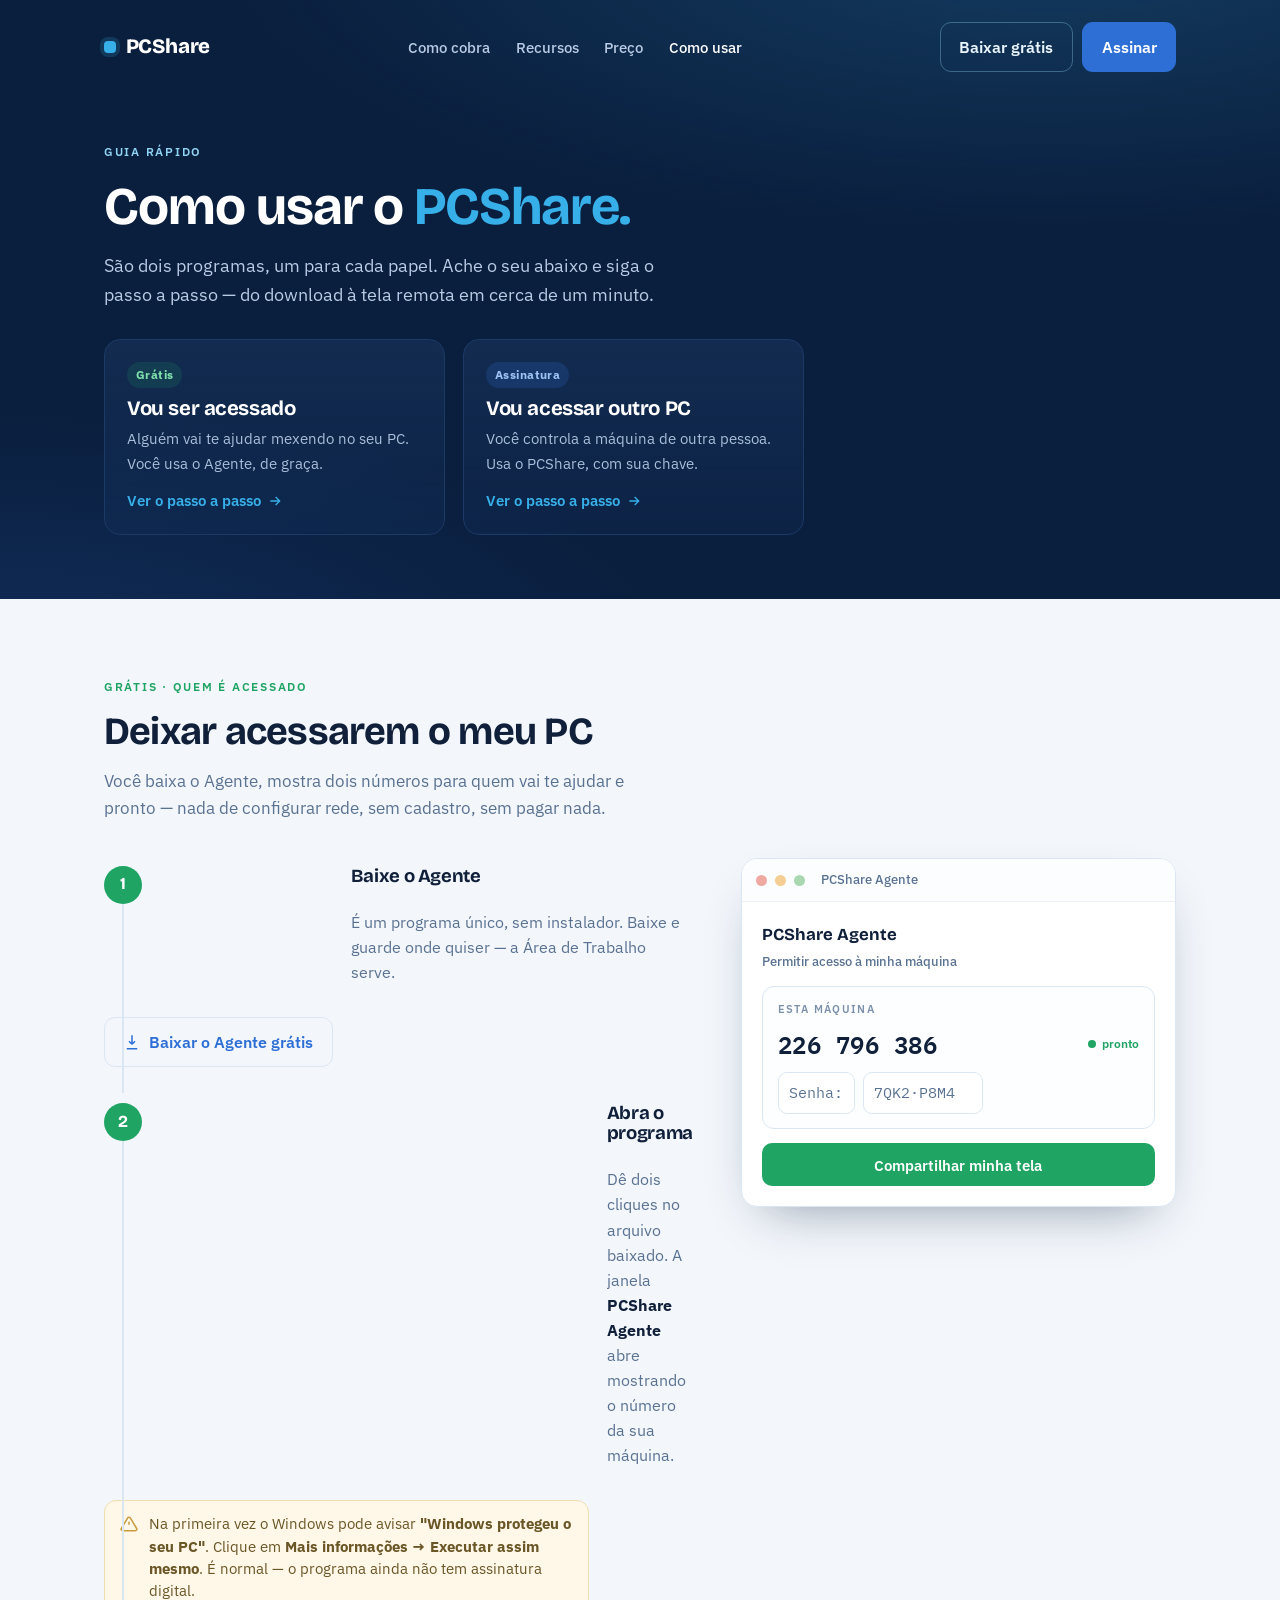
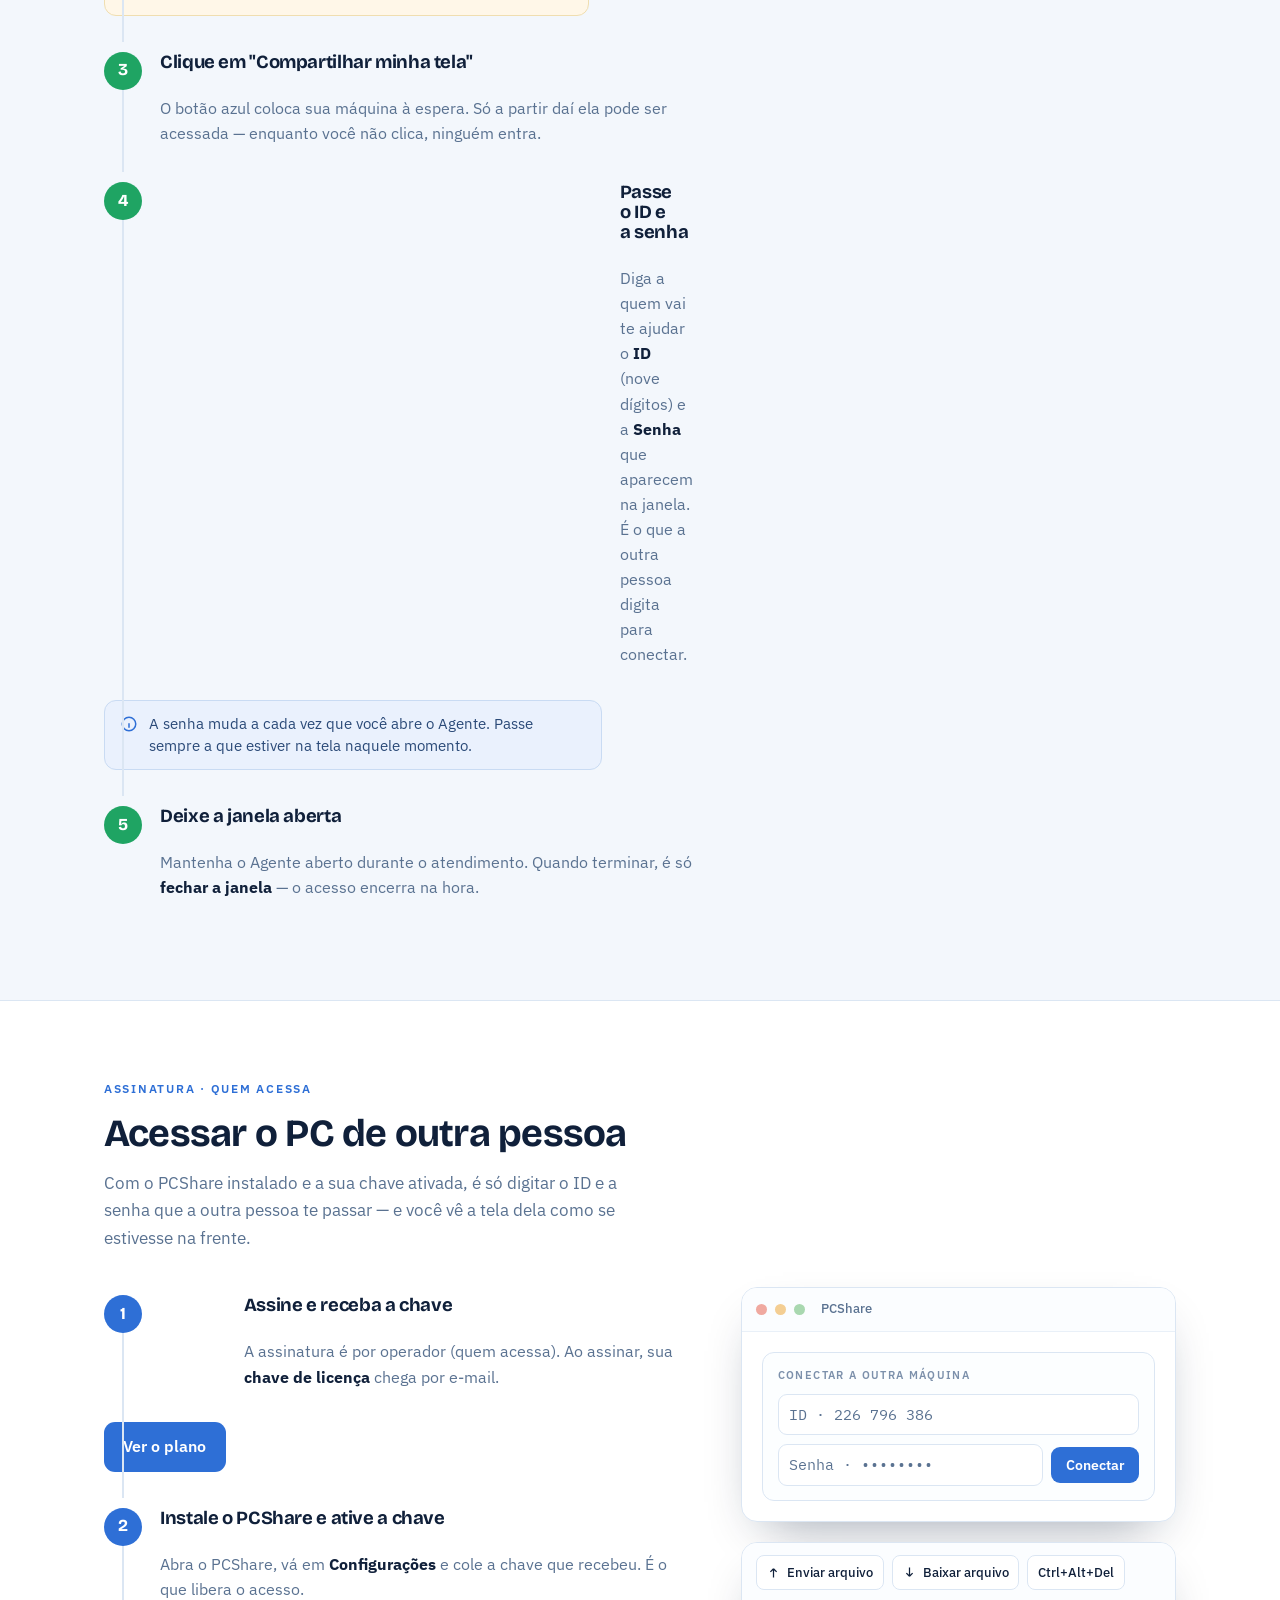
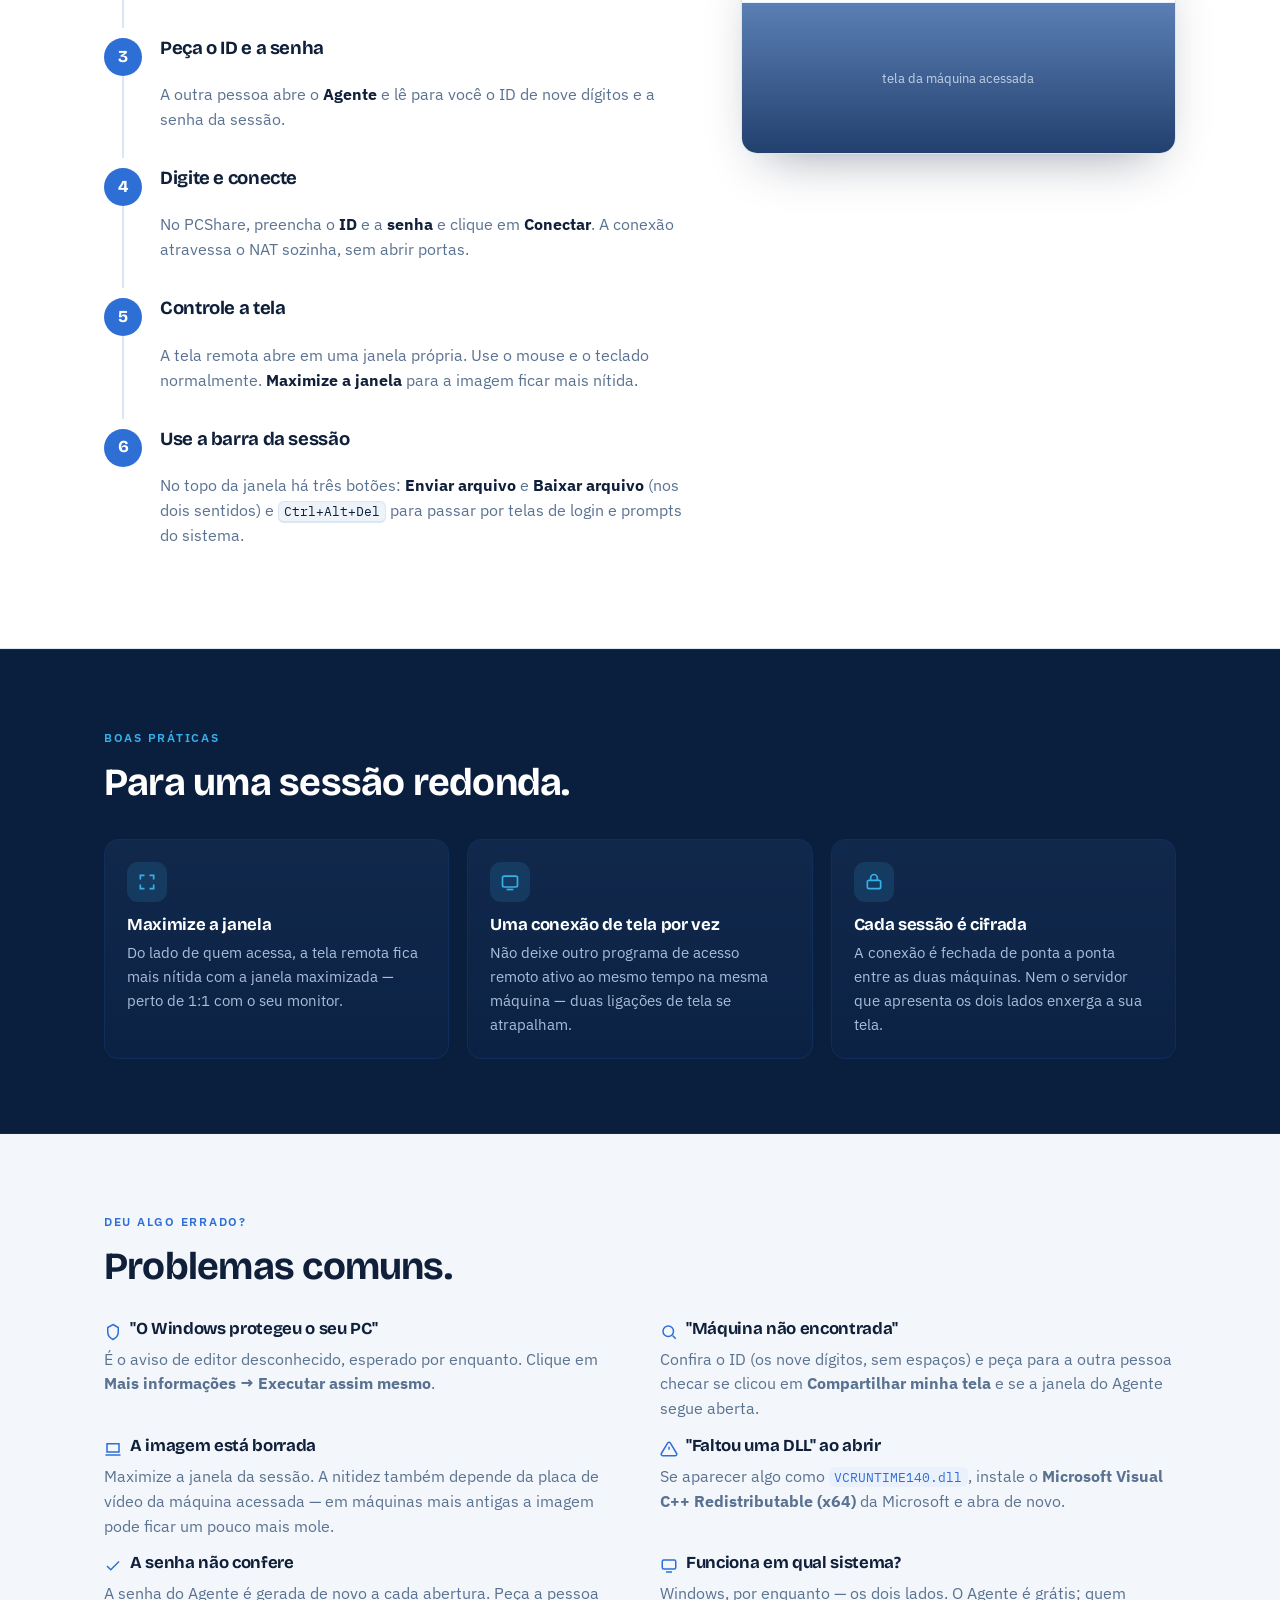
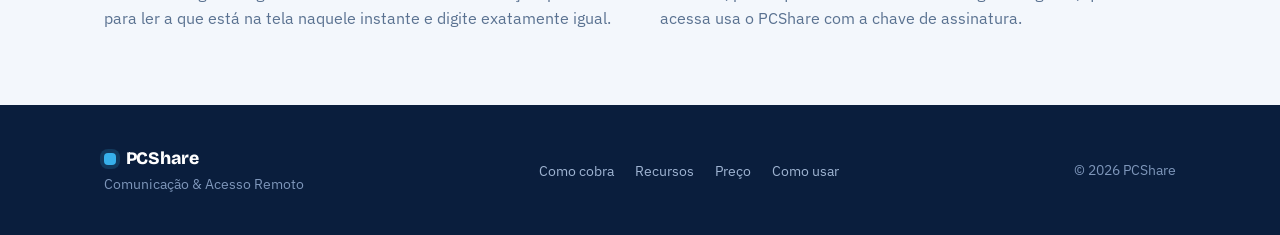
==== site/como-usar.html @ 88aed8a9 "Landing: página "Como usar" com o guia dos dois papéis - Nova site/como-usar.html: passo a passo do " ====
<!doctype html>
<html lang="pt-BR">
<head>
<meta charset="utf-8">
<meta name="viewport" content="width=device-width, initial-scale=1">
<title>Como usar o PCShare — guia passo a passo</title>
<meta name="description" content="Passo a passo do PCShare: como permitir acesso com o Agente grátis e como acessar outro PC com o app do operador.">
<link rel="canonical" href="https://www.pcshare.com.br/como-usar.html">
<meta name="theme-color" content="#0A1E3D">
<link rel="icon" type="image/png" sizes="64x64" href="/favicon.png">
<link rel="apple-touch-icon" href="/favicon.png">

<meta property="og:type" content="article">
<meta property="og:site_name" content="PCShare">
<meta property="og:locale" content="pt_BR">
<meta property="og:url" content="https://www.pcshare.com.br/como-usar.html">
<meta property="og:title" content="Como usar o PCShare — guia passo a passo">
<meta property="og:description" content="Do download à tela remota: o passo a passo para quem é acessado (Agente grátis) e para quem acessa (operador).">
<meta property="og:image" content="https://www.pcshare.com.br/og.png">
<meta property="og:image:width" content="1200">
<meta property="og:image:height" content="630">
<meta name="twitter:card" content="summary_large_image">
<meta name="twitter:title" content="Como usar o PCShare">
<meta name="twitter:description" content="Do download à tela remota, para os dois lados. Passo a passo.">
<meta name="twitter:image" content="https://www.pcshare.com.br/og.png">

<link rel="preconnect" href="https://fonts.googleapis.com">
<link rel="preconnect" href="https://fonts.gstatic.com" crossorigin>
<link rel="stylesheet" href="https://fonts.googleapis.com/css2?family=Bricolage+Grotesque:opsz,wght@12..96,600;12..96,700;12..96,800&family=IBM+Plex+Mono:wght@500;600&family=IBM+Plex+Sans:wght@400;500;600;700&display=swap">
<style>
  :root{
    --navy:#0A1E3D; --navy-2:#0E2A54;
    --navy-line:#1B3A66; --navy-card:#102E5B;
    --cyan:#37B0EA; --cyan-soft:#8FD3F4;
    --blue:#2E6FD6; --blue-hover:#255FBD;
    --ink:#10203A; --muted:#5A7291; --muted-2:#7C90AB;
    --paper:#F3F7FC; --card:#FFFFFF; --line:#DBE6F3; --line-2:#E9F0F8;
    --good:#1FA463; --good-soft:#E3F5EC;
    --warn:#C89B3C; --warn-bg:#FFF7E8; --warn-line:#F0DEB0;
    --sans:"IBM Plex Sans", system-ui, -apple-system, Segoe UI, Roboto, sans-serif;
    --disp:"Bricolage Grotesque", var(--sans);
    --mono:"IBM Plex Mono", ui-monospace, SFMono-Regular, Menlo, monospace;
    --wrap:1120px;
    --shadow:0 22px 50px -24px rgba(9,26,54,.45);
    --shadow-sm:0 6px 20px -12px rgba(9,26,54,.35);
  }
  *{box-sizing:border-box}
  body{
    margin:0; background:var(--paper); color:var(--ink);
    font-family:var(--sans); font-size:16px; line-height:1.6;
    -webkit-font-smoothing:antialiased;
  }
  h1,h2,h3{font-family:var(--disp); font-weight:700; line-height:1.08; letter-spacing:-.02em; text-wrap:balance; margin:0}
  p{margin:0}
  a{color:inherit; text-decoration:none}
  img{max-width:100%; display:block}
  .wrap{max-width:var(--wrap); margin-inline:auto; padding-inline:24px}
  .eyebrow{font-size:.78rem; font-weight:600; letter-spacing:.14em; text-transform:uppercase}
  .btn{
    display:inline-flex; align-items:center; gap:.5rem; justify-content:center;
    font-family:var(--sans); font-weight:600; font-size:.98rem;
    padding:.72rem 1.15rem; border-radius:11px; border:1px solid transparent;
    cursor:pointer; transition:transform .12s ease, background .15s ease, border-color .15s ease;
  }
  .btn:active{transform:translateY(1px)}
  .btn-primary{background:var(--blue); color:#fff}
  .btn-primary:hover{background:var(--blue-hover)}
  .btn-ghost-light{background:transparent; color:#EAF4FD; border-color:rgba(143,211,244,.35)}
  .btn-ghost-light:hover{border-color:var(--cyan); color:#fff}
  .btn-ghost{background:transparent; color:var(--blue); border-color:var(--line)}
  .btn-ghost:hover{border-color:var(--blue); background:#fff}
  .btn-lg{padding:.85rem 1.4rem; font-size:1.02rem; border-radius:12px}
  a:focus-visible,.btn:focus-visible{outline:3px solid var(--cyan); outline-offset:2px}

  /* ---------- top (navy) ---------- */
  .top{background:var(--navy); color:#EAF2FB; position:relative; overflow:hidden}
  .top::before{
    content:""; position:absolute; inset:0;
    background:
      radial-gradient(120% 90% at 82% -10%, rgba(55,176,234,.20), transparent 55%),
      radial-gradient(90% 70% at 0% 110%, rgba(46,111,214,.18), transparent 60%);
    pointer-events:none;
  }
  nav{position:relative; display:flex; align-items:center; justify-content:space-between; gap:1rem; padding-block:22px}
  .brand{display:flex; align-items:center; gap:.6rem; font-family:var(--disp); font-weight:800; font-size:1.28rem; letter-spacing:-.01em; color:#fff}
  .brand .mk{width:12px; height:12px; border-radius:4px; background:var(--cyan); box-shadow:0 0 0 4px rgba(55,176,234,.18)}
  .nav-links{display:flex; align-items:center; gap:1.6rem}
  .nav-links a{color:#B9CBE4; font-weight:500; font-size:.95rem}
  .nav-links a:hover,.nav-links a[aria-current]{color:#fff}
  .nav-cta{display:flex; align-items:center; gap:.6rem}

  .phead{position:relative; padding-block:44px 64px; max-width:70ch}
  .phead .eyebrow{color:var(--cyan-soft)}
  .phead h1{color:#fff; font-size:clamp(2.1rem,4.6vw,3.3rem); margin-top:14px}
  .phead h1 .hl{color:var(--cyan)}
  .phead .lead{color:#B9CBE4; font-size:1.14rem; max-width:52ch; margin-top:16px}

  /* role picker */
  .roles{display:grid; grid-template-columns:1fr 1fr; gap:18px; margin-top:30px; max-width:820px}
  .role{display:flex; flex-direction:column; gap:6px; padding:22px; border-radius:16px; border:1px solid var(--navy-line);
        background:linear-gradient(180deg,rgba(28,59,102,.45),rgba(16,46,91,.30)); transition:border-color .15s ease, transform .12s ease}
  .role:hover{border-color:var(--cyan); transform:translateY(-2px)}
  .role .tag{align-self:flex-start; font-size:.72rem; font-weight:700; letter-spacing:.04em; padding:.24rem .55rem; border-radius:999px; margin-bottom:4px}
  .tag.free{background:rgba(31,164,99,.16); color:#7FE0AC}
  .tag.paid{background:rgba(46,111,214,.20); color:#9FC2F4}
  .role h2{color:#fff; font-size:1.28rem}
  .role p{color:#A9BEDA; font-size:.95rem}
  .role .arrow{margin-top:8px; color:var(--cyan); font-weight:600; font-size:.92rem; display:inline-flex; align-items:center; gap:.35rem}

  /* ---------- sections ---------- */
  section{padding-block:74px}
  .sec-head{max-width:62ch}
  .sec-head .eyebrow{color:var(--blue)}
  .sec-head .eyebrow.free{color:var(--good)}
  .sec-head h2{font-size:clamp(1.7rem,3.3vw,2.4rem); margin-top:12px}
  .sec-head p{color:var(--muted); font-size:1.08rem; margin-top:14px; max-width:56ch}
  .alt{background:#fff; border-block:1px solid var(--line)}

  /* guide layout: steps + a sticky visual */
  .guide{display:grid; grid-template-columns:1.15fr .85fr; gap:48px; align-items:start; margin-top:36px}
  .visual{position:sticky; top:24px}

  /* numbered steps */
  .gsteps{list-style:none; counter-reset:g; margin:0; padding:0; display:flex; flex-direction:column; gap:2px}
  .gstep{position:relative; display:grid; grid-template-columns:auto 1fr; gap:18px; padding:8px 0 26px}
  .gstep::before{
    counter-increment:g; content:counter(g);
    grid-row:1 / span 2; width:38px; height:38px; border-radius:50%;
    display:grid; place-items:center; font-family:var(--disp); font-weight:700; font-size:1.05rem;
    color:#fff; background:var(--blue); z-index:1;
  }
  .gsteps.free .gstep::before{background:var(--good)}
  /* connecting line between numbers */
  .gstep:not(:last-child)::after{
    content:""; position:absolute; left:18px; top:38px; bottom:0; width:2px; background:var(--line);
  }
  .gstep h3{font-size:1.16rem}
  .gstep .txt{color:var(--muted); margin-top:6px; font-size:.98rem}
  .gstep .txt strong{color:var(--ink)}
  .gstep .btn{margin-top:14px}
  kbd{font-family:var(--mono); font-size:.82em; background:#EEF3FA; border:1px solid var(--line); border-bottom-width:2px; border-radius:6px; padding:.08em .4em; color:var(--ink)}
  .path-inline{font-family:var(--mono); font-size:.86em; color:var(--blue); background:#EAF1FD; padding:.08em .4em; border-radius:6px}

  /* callouts */
  .callout{display:flex; gap:.7rem; padding:12px 15px; border-radius:12px; font-size:.93rem; margin-top:14px; line-height:1.5}
  .callout svg{flex:none; margin-top:2px}
  .callout.warn{background:var(--warn-bg); border:1px solid var(--warn-line); color:#6b5626}
  .callout.warn svg{color:var(--warn)}
  .callout.info{background:#EAF1FD; border:1px solid #C9DBF3; color:#2b4a78}
  .callout.info svg{color:var(--blue)}
  .callout b{color:inherit}

  /* app-window mock (from the landing) */
  .mock{background:var(--card); color:var(--ink); border-radius:16px; box-shadow:var(--shadow); overflow:hidden; border:1px solid var(--line)}
  .mock + .mock{margin-top:20px}
  .mock-bar{display:flex; align-items:center; gap:.5rem; padding:11px 14px; border-bottom:1px solid var(--line-2); background:#FBFDFF}
  .mock-bar i{width:11px; height:11px; border-radius:50%; background:#D6E0EC; display:block}
  .mock-bar i:nth-child(1){background:#F0A9A0} .mock-bar i:nth-child(2){background:#F4CE93} .mock-bar i:nth-child(3){background:#A9D8B0}
  .mock-bar .ttl{margin-left:8px; font-size:.8rem; color:var(--muted); font-weight:500}
  .mock-body{padding:20px}
  .mock-cap{font-family:var(--disp); font-weight:700; font-size:1.05rem; margin-bottom:14px}
  .mock-cap small{display:block; font-family:var(--sans); font-weight:500; font-size:.82rem; color:var(--muted); letter-spacing:0; text-transform:none; margin-top:2px}
  .panel{border:1px solid var(--line); border-radius:12px; padding:14px 15px; background:#FCFEFF}
  .panel + .panel{margin-top:12px}
  .plabel{font-size:.7rem; font-weight:600; letter-spacing:.12em; text-transform:uppercase; color:var(--muted-2)}
  .idrow{display:flex; align-items:center; justify-content:space-between; gap:10px; margin-top:6px}
  .idnum{font-family:var(--mono); font-weight:600; font-size:1.5rem; letter-spacing:.02em; color:var(--ink)}
  .pill{display:inline-flex; align-items:center; gap:.35rem; font-size:.74rem; color:var(--good); font-weight:600}
  .pill .d{width:8px; height:8px; border-radius:50%; background:var(--good)}
  .field{display:flex; align-items:center; gap:8px; margin-top:9px}
  .field .inp{flex:1; border:1px solid var(--line); border-radius:9px; padding:.5rem .65rem; font-family:var(--mono); color:var(--muted); font-size:.92rem; background:#fff}
  .field .go{background:var(--blue); color:#fff; border:none; border-radius:9px; padding:.55rem .9rem; font-weight:600; font-family:var(--sans); font-size:.88rem; white-space:nowrap}
  .mockbtn{margin-top:14px; width:100%; background:var(--blue); color:#fff; border:none; border-radius:10px; padding:.72rem; font-weight:600; font-family:var(--sans); font-size:.95rem}
  .mockbtn.free{background:var(--good)}

  /* session toolbar mock */
  .toolbar{display:flex; gap:8px; padding:12px 14px; border-bottom:1px solid var(--line-2); background:#FBFDFF; flex-wrap:wrap}
  .tbtn{display:inline-flex; align-items:center; gap:.35rem; font-size:.82rem; font-weight:500; color:var(--ink); border:1px solid var(--line); border-radius:8px; padding:.38rem .6rem; background:#fff}
  .screen{height:150px; background:
      linear-gradient(180deg,#5B7FB4,#22406E);
      display:grid; place-items:center; color:#D9E6F7; font-size:.82rem; position:relative}
  .screen::after{content:"tela da máquina acessada"; opacity:.85}

  /* tips (navy) */
  .tips{background:var(--navy); color:#E7F0FA; border-block:1px solid var(--navy-2)}
  .tips .sec-head .eyebrow{color:var(--cyan)}
  .tips .sec-head h2{color:#fff}
  .tgrid{display:grid; grid-template-columns:repeat(3,1fr); gap:18px; margin-top:36px}
  .tip{border:1px solid var(--navy-card); border-radius:14px; padding:22px; background:linear-gradient(180deg,rgba(28,59,102,.35),rgba(16,46,91,.25))}
  .tip .ic{width:40px; height:40px; border-radius:11px; display:grid; place-items:center; background:rgba(55,176,234,.14); color:var(--cyan); margin-bottom:14px}
  .tip h3{font-size:1.05rem; color:#fff}
  .tip p{color:#A9BEDA; margin-top:7px; font-size:.93rem}

  /* troubleshooting */
  .faq-grid{display:grid; grid-template-columns:1fr 1fr; gap:16px 40px; margin-top:32px}
  .qa h3{font-size:1.05rem; display:flex; gap:.5rem; align-items:flex-start}
  .qa h3 svg{flex:none; margin-top:3px; color:var(--blue)}
  .qa p{color:var(--muted); margin-top:6px; font-size:.97rem}

  footer{background:var(--navy); color:#9FB4D2; padding-block:40px}
  .foot-row{display:flex; flex-wrap:wrap; align-items:center; justify-content:space-between; gap:16px}
  footer .brand{font-size:1.1rem}
  footer .tagline{font-size:.86rem; color:#7E96BA}
  footer .links{display:flex; gap:1.3rem; font-size:.9rem}
  footer .links a:hover{color:#fff}

  @media (max-width:900px){
    .roles,.guide,.tgrid,.faq-grid{grid-template-columns:1fr}
    .guide{gap:32px}
    .visual{position:static}
    .nav-links{display:none}
  }
  @media (max-width:560px){
    .wrap{padding-inline:18px}
    section{padding-block:52px}
    .idnum{font-size:1.3rem}
    .nav-cta .btn:first-child{display:none}
  }
</style>
</head>
<body>

<div class="top">
  <div class="wrap">
    <nav>
      <a class="brand" href="/"><span class="mk"></span>PCShare</a>
      <div class="nav-links">
        <a href="/#modelo">Como cobra</a>
        <a href="/#recursos">Recursos</a>
        <a href="/#preco">Preço</a>
        <a href="/como-usar.html" aria-current="page">Como usar</a>
      </div>
      <div class="nav-cta">
        <a class="btn btn-ghost-light" href="/baixar/PCShare-Agente.exe" download>Baixar grátis</a>
        <a class="btn btn-primary" href="/#preco">Assinar</a>
      </div>
    </nav>

    <header class="phead">
      <span class="eyebrow">Guia rápido</span>
      <h1>Como usar o <span class="hl">PCShare.</span></h1>
      <p class="lead">São dois programas, um para cada papel. Ache o seu abaixo e siga o passo a passo — do download à tela remota em cerca de um minuto.</p>

      <div class="roles">
        <a class="role" href="#agente">
          <span class="tag free">Grátis</span>
          <h2>Vou ser acessado</h2>
          <p>Alguém vai te ajudar mexendo no seu PC. Você usa o Agente, de graça.</p>
          <span class="arrow">Ver o passo a passo
            <svg width="16" height="16" viewBox="0 0 24 24" fill="none" stroke="currentColor" stroke-width="2"><path d="M5 12h14M13 6l6 6-6 6"/></svg></span>
        </a>
        <a class="role" href="#operador">
          <span class="tag paid">Assinatura</span>
          <h2>Vou acessar outro PC</h2>
          <p>Você controla a máquina de outra pessoa. Usa o PCShare, com sua chave.</p>
          <span class="arrow">Ver o passo a passo
            <svg width="16" height="16" viewBox="0 0 24 24" fill="none" stroke="currentColor" stroke-width="2"><path d="M5 12h14M13 6l6 6-6 6"/></svg></span>
        </a>
      </div>
    </header>
  </div>
</div>

<!-- ============ AGENTE (quem é acessado) ============ -->
<section id="agente">
  <div class="wrap">
    <div class="sec-head">
      <span class="eyebrow free">Grátis · quem é acessado</span>
      <h2>Deixar acessarem o meu PC</h2>
      <p>Você baixa o Agente, mostra dois números para quem vai te ajudar e pronto — nada de configurar rede, sem cadastro, sem pagar nada.</p>
    </div>

    <div class="guide">
      <ol class="gsteps free">
        <li class="gstep">
          <h3>Baixe o Agente</h3>
          <p class="txt">É um programa único, sem instalador. Baixe e guarde onde quiser — a Área de Trabalho serve.</p>
          <a class="btn btn-ghost" href="/baixar/PCShare-Agente.exe" download>
            <svg width="18" height="18" viewBox="0 0 24 24" fill="none" stroke="currentColor" stroke-width="2"><path d="M12 3v12M12 15l-4-4M12 15l4-4M5 21h14"/></svg>
            Baixar o Agente grátis
          </a>
        </li>
        <li class="gstep">
          <h3>Abra o programa</h3>
          <p class="txt">Dê dois cliques no arquivo baixado. A janela <strong>PCShare Agente</strong> abre mostrando o número da sua máquina.</p>
          <div class="callout warn">
            <svg width="18" height="18" viewBox="0 0 24 24" fill="none" stroke="currentColor" stroke-width="2"><path d="M12 9v4M12 17h.01M10.3 3.9 1.8 18a2 2 0 0 0 1.7 3h17a2 2 0 0 0 1.7-3L13.7 3.9a2 2 0 0 0-3.4 0z"/></svg>
            <span>Na primeira vez o Windows pode avisar <b>"Windows protegeu o seu PC"</b>. Clique em <b>Mais informações → Executar assim mesmo</b>. É normal — o programa ainda não tem assinatura digital.</span>
          </div>
        </li>
        <li class="gstep">
          <h3>Clique em "Compartilhar minha tela"</h3>
          <p class="txt">O botão azul coloca sua máquina à espera. Só a partir daí ela pode ser acessada — enquanto você não clica, ninguém entra.</p>
        </li>
        <li class="gstep">
          <h3>Passe o ID e a senha</h3>
          <p class="txt">Diga a quem vai te ajudar o <strong>ID</strong> (nove dígitos) e a <strong>Senha</strong> que aparecem na janela. É o que a outra pessoa digita para conectar.</p>
          <div class="callout info">
            <svg width="18" height="18" viewBox="0 0 24 24" fill="none" stroke="currentColor" stroke-width="2"><circle cx="12" cy="12" r="9"/><path d="M12 8h.01M11 12h1v4h1"/></svg>
            <span>A senha muda a cada vez que você abre o Agente. Passe sempre a que estiver na tela naquele momento.</span>
          </div>
        </li>
        <li class="gstep">
          <h3>Deixe a janela aberta</h3>
          <p class="txt">Mantenha o Agente aberto durante o atendimento. Quando terminar, é só <strong>fechar a janela</strong> — o acesso encerra na hora.</p>
        </li>
      </ol>

      <div class="visual">
        <div class="mock" role="img" aria-label="Janela do PCShare Agente com o ID, a senha e o botão Compartilhar minha tela">
          <div class="mock-bar"><i></i><i></i><i></i><span class="ttl">PCShare Agente</span></div>
          <div class="mock-body">
            <div class="mock-cap">PCShare Agente
              <small>Permitir acesso à minha máquina</small>
            </div>
            <div class="panel">
              <div class="plabel">Esta máquina</div>
              <div class="idrow">
                <span class="idnum">226 796 386</span>
                <span class="pill"><span class="d"></span>pronto</span>
              </div>
              <div class="field">
                <span class="inp" style="flex:none">Senha:</span>
                <span class="inp" style="max-width:120px">7QK2·P8M4</span>
              </div>
            </div>
            <button class="mockbtn free" type="button">Compartilhar minha tela</button>
          </div>
        </div>
      </div>
    </div>
  </div>
</section>

<!-- ============ OPERADOR (quem acessa) ============ -->
<section id="operador" class="alt">
  <div class="wrap">
    <div class="sec-head">
      <span class="eyebrow">Assinatura · quem acessa</span>
      <h2>Acessar o PC de outra pessoa</h2>
      <p>Com o PCShare instalado e a sua chave ativada, é só digitar o ID e a senha que a outra pessoa te passar — e você vê a tela dela como se estivesse na frente.</p>
    </div>

    <div class="guide">
      <ol class="gsteps">
        <li class="gstep">
          <h3>Assine e receba a chave</h3>
          <p class="txt">A assinatura é por operador (quem acessa). Ao assinar, sua <strong>chave de licença</strong> chega por e-mail.</p>
          <a class="btn btn-primary" href="/#preco">Ver o plano</a>
        </li>
        <li class="gstep">
          <h3>Instale o PCShare e ative a chave</h3>
          <p class="txt">Abra o PCShare, vá em <strong>Configurações</strong> e cole a chave que recebeu. É o que libera o acesso.</p>
        </li>
        <li class="gstep">
          <h3>Peça o ID e a senha</h3>
          <p class="txt">A outra pessoa abre o <strong>Agente</strong> e lê para você o ID de nove dígitos e a senha da sessão.</p>
        </li>
        <li class="gstep">
          <h3>Digite e conecte</h3>
          <p class="txt">No PCShare, preencha o <strong>ID</strong> e a <strong>senha</strong> e clique em <strong>Conectar</strong>. A conexão atravessa o NAT sozinha, sem abrir portas.</p>
        </li>
        <li class="gstep">
          <h3>Controle a tela</h3>
          <p class="txt">A tela remota abre em uma janela própria. Use o mouse e o teclado normalmente. <strong>Maximize a janela</strong> para a imagem ficar mais nítida.</p>
        </li>
        <li class="gstep">
          <h3>Use a barra da sessão</h3>
          <p class="txt">No topo da janela há três botões: <strong>Enviar arquivo</strong> e <strong>Baixar arquivo</strong> (nos dois sentidos) e <kbd>Ctrl+Alt+Del</kbd> para passar por telas de login e prompts do sistema.</p>
        </li>
      </ol>

      <div class="visual">
        <div class="mock" role="img" aria-label="Janela do PCShare para conectar por ID">
          <div class="mock-bar"><i></i><i></i><i></i><span class="ttl">PCShare</span></div>
          <div class="mock-body">
            <div class="panel">
              <div class="plabel">Conectar a outra máquina</div>
              <div class="field">
                <span class="inp">ID · 226 796 386</span>
              </div>
              <div class="field">
                <span class="inp">Senha · ••••••••</span>
                <button class="go" type="button">Conectar</button>
              </div>
            </div>
          </div>
        </div>

        <div class="mock" role="img" aria-label="Barra da sessão com Enviar arquivo, Baixar arquivo e Ctrl+Alt+Del sobre a tela remota">
          <div class="toolbar">
            <span class="tbtn">
              <svg width="15" height="15" viewBox="0 0 24 24" fill="none" stroke="currentColor" stroke-width="2"><path d="M12 20V6M12 6l-5 5M12 6l5 5"/></svg>
              Enviar arquivo</span>
            <span class="tbtn">
              <svg width="15" height="15" viewBox="0 0 24 24" fill="none" stroke="currentColor" stroke-width="2"><path d="M12 4v14M12 18l-5-5M12 18l5-5"/></svg>
              Baixar arquivo</span>
            <span class="tbtn">Ctrl+Alt+Del</span>
          </div>
          <div class="screen"></div>
        </div>
      </div>
    </div>
  </div>
</section>

<!-- ============ dicas ============ -->
<section class="tips">
  <div class="wrap">
    <div class="sec-head">
      <span class="eyebrow">Boas práticas</span>
      <h2>Para uma sessão redonda.</h2>
    </div>
    <div class="tgrid">
      <div class="tip">
        <div class="ic"><svg width="20" height="20" viewBox="0 0 24 24" fill="none" stroke="currentColor" stroke-width="2"><path d="M4 9V4h5M20 9V4h-5M4 15v5h5M20 15v5h-5"/></svg></div>
        <h3>Maximize a janela</h3>
        <p>Do lado de quem acessa, a tela remota fica mais nítida com a janela maximizada — perto de 1:1 com o seu monitor.</p>
      </div>
      <div class="tip">
        <div class="ic"><svg width="20" height="20" viewBox="0 0 24 24" fill="none" stroke="currentColor" stroke-width="2"><rect x="3" y="5" width="18" height="13" rx="2"/><path d="M8 21h8"/></svg></div>
        <h3>Uma conexão de tela por vez</h3>
        <p>Não deixe outro programa de acesso remoto ativo ao mesmo tempo na mesma máquina — duas ligações de tela se atrapalham.</p>
      </div>
      <div class="tip">
        <div class="ic"><svg width="20" height="20" viewBox="0 0 24 24" fill="none" stroke="currentColor" stroke-width="2"><rect x="4" y="10" width="16" height="10" rx="2"/><path d="M8 10V7a4 4 0 018 0v3"/></svg></div>
        <h3>Cada sessão é cifrada</h3>
        <p>A conexão é fechada de ponta a ponta entre as duas máquinas. Nem o servidor que apresenta os dois lados enxerga a sua tela.</p>
      </div>
    </div>
  </div>
</section>

<!-- ============ problemas comuns ============ -->
<section id="ajuda">
  <div class="wrap">
    <div class="sec-head">
      <span class="eyebrow">Deu algo errado?</span>
      <h2>Problemas comuns.</h2>
    </div>
    <div class="faq-grid">
      <div class="qa">
        <h3><svg width="18" height="18" viewBox="0 0 24 24" fill="none" stroke="currentColor" stroke-width="2"><path d="M12 2l7 4v6c0 4.5-3 8-7 10-4-2-7-5.5-7-10V6l7-4z"/></svg> "O Windows protegeu o seu PC"</h3>
        <p>É o aviso de editor desconhecido, esperado por enquanto. Clique em <b>Mais informações → Executar assim mesmo</b>.</p>
      </div>
      <div class="qa">
        <h3><svg width="18" height="18" viewBox="0 0 24 24" fill="none" stroke="currentColor" stroke-width="2"><circle cx="11" cy="11" r="7"/><path d="M21 21l-4.3-4.3"/></svg> "Máquina não encontrada"</h3>
        <p>Confira o ID (os nove dígitos, sem espaços) e peça para a outra pessoa checar se clicou em <b>Compartilhar minha tela</b> e se a janela do Agente segue aberta.</p>
      </div>
      <div class="qa">
        <h3><svg width="18" height="18" viewBox="0 0 24 24" fill="none" stroke="currentColor" stroke-width="2"><path d="M4 5h16v11H4z"/><path d="M2 20h20"/></svg> A imagem está borrada</h3>
        <p>Maximize a janela da sessão. A nitidez também depende da placa de vídeo da máquina acessada — em máquinas mais antigas a imagem pode ficar um pouco mais mole.</p>
      </div>
      <div class="qa">
        <h3><svg width="18" height="18" viewBox="0 0 24 24" fill="none" stroke="currentColor" stroke-width="2"><path d="M12 9v4M12 17h.01M10.3 3.9 1.8 18a2 2 0 0 0 1.7 3h17a2 2 0 0 0 1.7-3L13.7 3.9a2 2 0 0 0-3.4 0z"/></svg> "Faltou uma DLL" ao abrir</h3>
        <p>Se aparecer algo como <span class="path-inline">VCRUNTIME140.dll</span>, instale o <b>Microsoft Visual C++ Redistributable (x64)</b> da Microsoft e abra de novo.</p>
      </div>
      <div class="qa">
        <h3><svg width="18" height="18" viewBox="0 0 24 24" fill="none" stroke="currentColor" stroke-width="2"><path d="M20 6L9 17l-5-5"/></svg> A senha não confere</h3>
        <p>A senha do Agente é gerada de novo a cada abertura. Peça a pessoa para ler a que está na tela naquele instante e digite exatamente igual.</p>
      </div>
      <div class="qa">
        <h3><svg width="18" height="18" viewBox="0 0 24 24" fill="none" stroke="currentColor" stroke-width="2"><rect x="3" y="4" width="18" height="12" rx="2"/><path d="M8 20h8"/></svg> Funciona em qual sistema?</h3>
        <p>Windows, por enquanto — os dois lados. O Agente é grátis; quem acessa usa o PCShare com a chave de assinatura.</p>
      </div>
    </div>
  </div>
</section>

<footer>
  <div class="wrap foot-row">
    <div>
      <a class="brand" href="/"><span class="mk"></span>PCShare</a>
      <div class="tagline">Comunicação &amp; Acesso Remoto</div>
    </div>
    <div class="links">
      <a href="/#modelo">Como cobra</a>
      <a href="/#recursos">Recursos</a>
      <a href="/#preco">Preço</a>
      <a href="/como-usar.html">Como usar</a>
    </div>
    <div class="tagline">© 2026 PCShare</div>
  </div>
</footer>

</body>
</html>
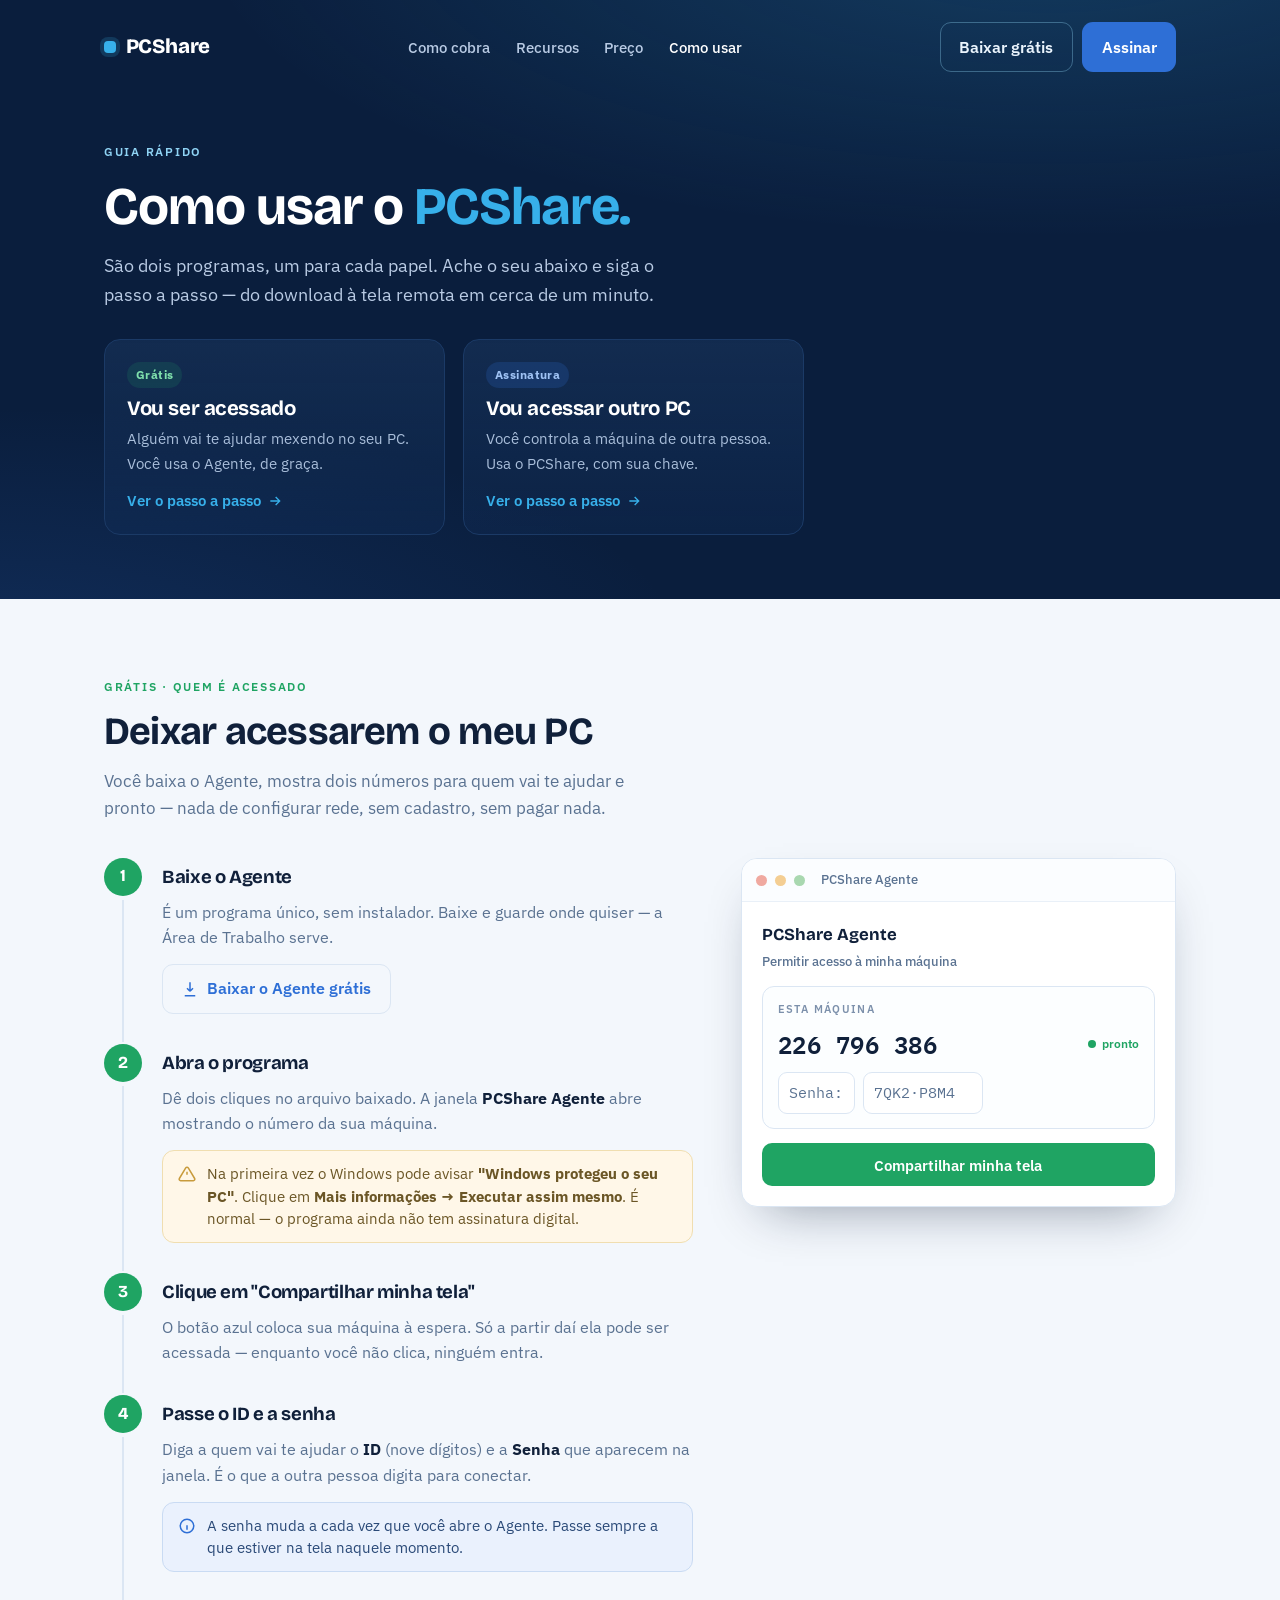
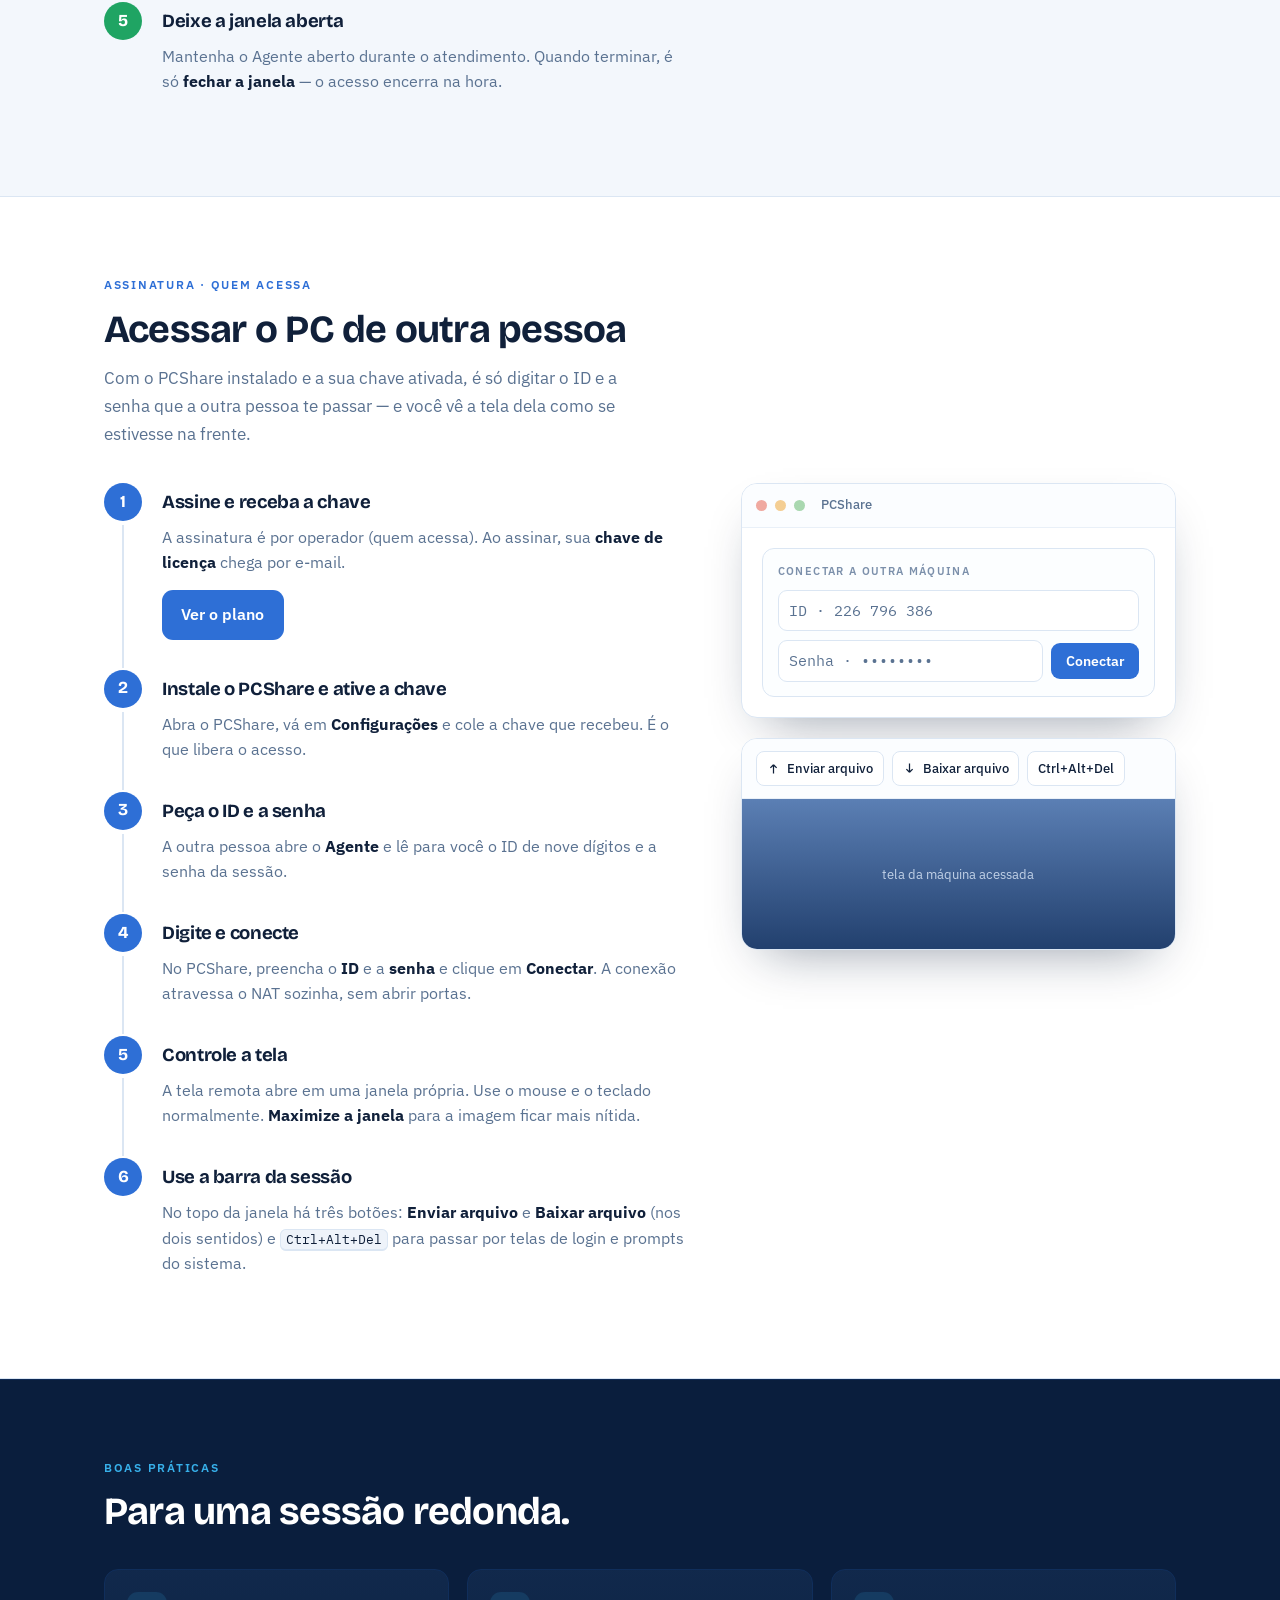
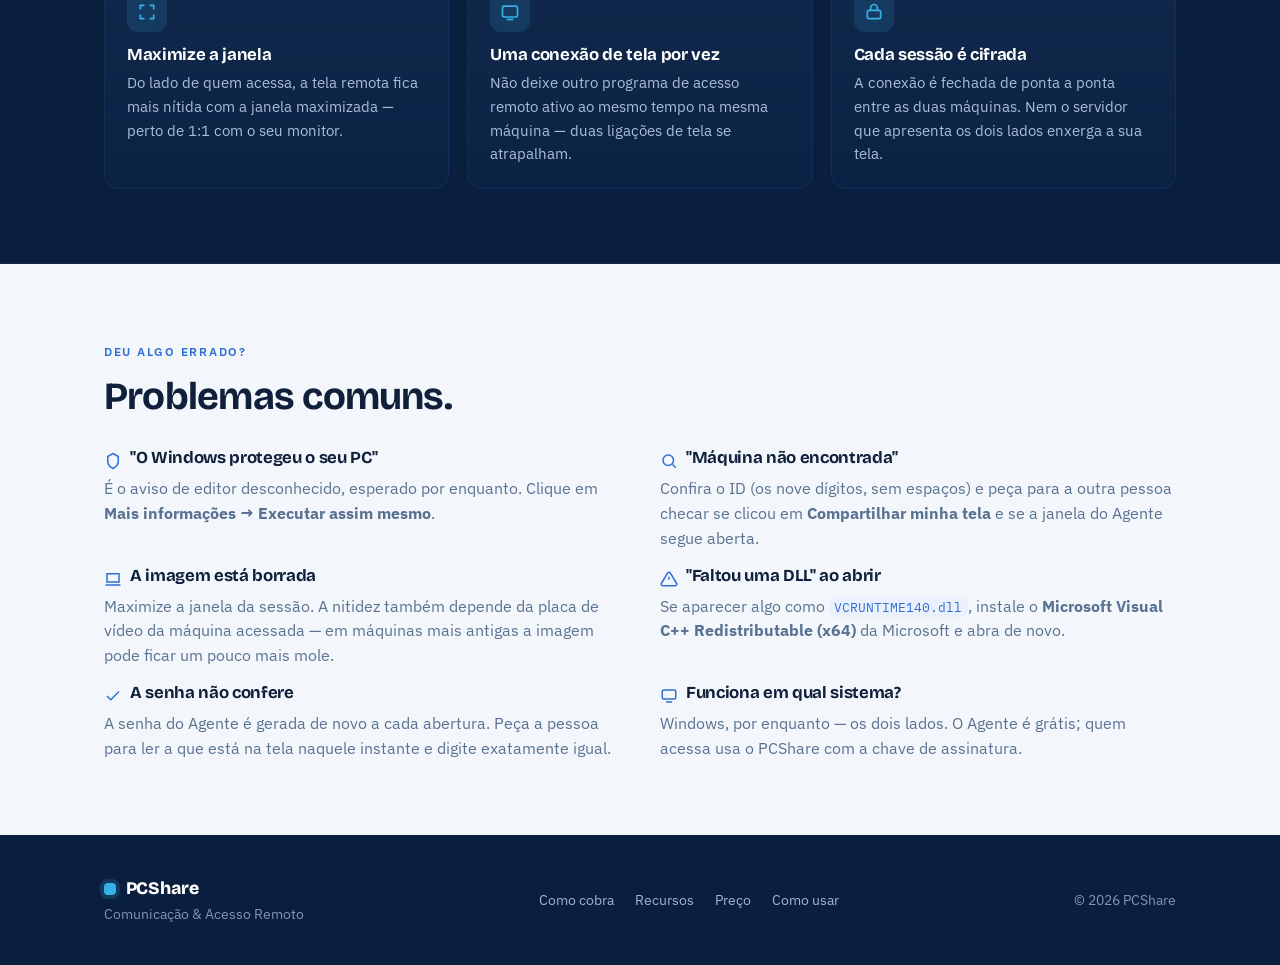
==== commit 33b04616: "Landing/como-usar: passos com texto alinhado à esquerda, largura toda O layout em grade jogava o tex" ====
--- a/site/como-usar.html
+++ b/site/como-usar.html
@@ -122,20 +122,24 @@
 
   /* numbered steps */
   .gsteps{list-style:none; counter-reset:g; margin:0; padding:0; display:flex; flex-direction:column; gap:2px}
-  .gstep{position:relative; display:grid; grid-template-columns:auto 1fr; gap:18px; padding:8px 0 26px}
+  /* Número fixo à esquerda (posição absoluta) e o conteúdo ocupando a largura
+     toda com um recuo à esquerda — assim o texto fica sempre alinhado à
+     esquerda e nunca é espremido numa coluna estreita. */
+  .gstep{position:relative; padding:0 0 28px 58px}
   .gstep::before{
     counter-increment:g; content:counter(g);
-    grid-row:1 / span 2; width:38px; height:38px; border-radius:50%;
+    position:absolute; left:0; top:0;
+    width:38px; height:38px; border-radius:50%;
     display:grid; place-items:center; font-family:var(--disp); font-weight:700; font-size:1.05rem;
     color:#fff; background:var(--blue); z-index:1;
   }
   .gsteps.free .gstep::before{background:var(--good)}
-  /* connecting line between numbers */
+  /* linha ligando os números */
   .gstep:not(:last-child)::after{
-    content:""; position:absolute; left:18px; top:38px; bottom:0; width:2px; background:var(--line);
-  }
-  .gstep h3{font-size:1.16rem}
-  .gstep .txt{color:var(--muted); margin-top:6px; font-size:.98rem}
+    content:""; position:absolute; left:18px; top:42px; bottom:0; width:2px; background:var(--line);
+  }
+  .gstep h3{font-size:1.16rem; min-height:38px; display:flex; align-items:center}
+  .gstep .txt{color:var(--muted); margin-top:4px; font-size:.98rem}
   .gstep .txt strong{color:var(--ink)}
   .gstep .btn{margin-top:14px}
   kbd{font-family:var(--mono); font-size:.82em; background:#EEF3FA; border:1px solid var(--line); border-bottom-width:2px; border-radius:6px; padding:.08em .4em; color:var(--ink)}
